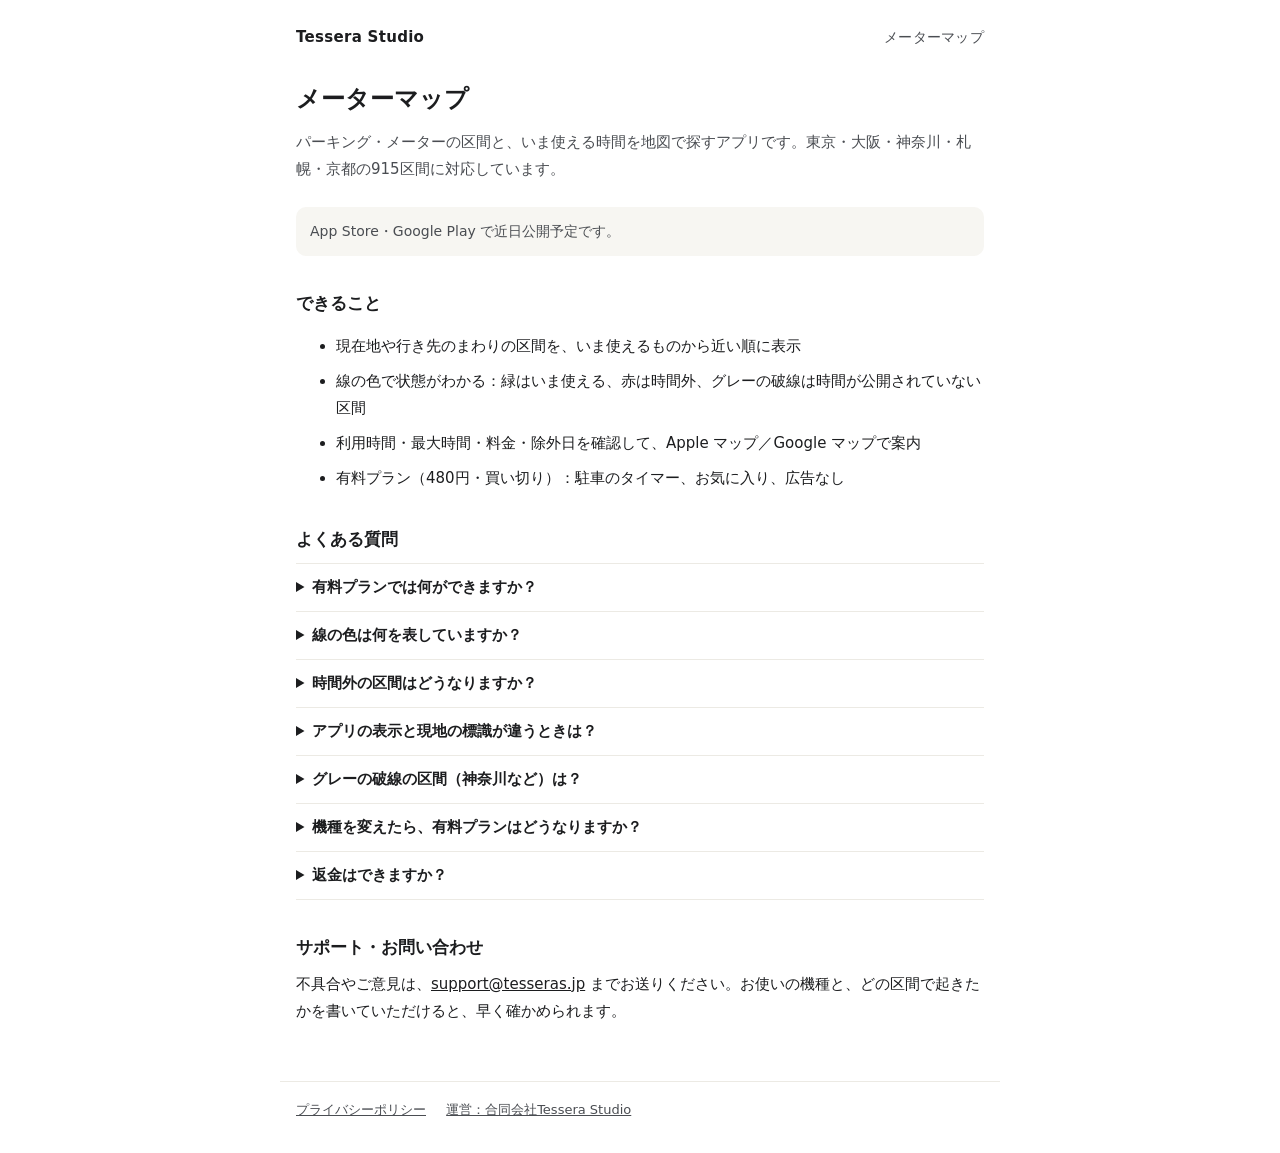
==== metermap/index.html @ e3284dd0 "最初の版 Co-Authored-By: Claude Opus 5.5 <noreply@anthropic.com> Claude-Session: https://claude.ai/code/" ====
<!doctype html>
<html lang="ja">
<head>
<meta charset="utf-8">
<meta name="viewport" content="width=device-width,initial-scale=1">
<title>メーターマップ | Tessera Studio</title>
<meta name="description" content="東京・大阪・神奈川・札幌・京都のパーキング・メーター／パーキング・チケットの区間と、いま使える時間を地図で探せるアプリです。">
<link rel="stylesheet" href="/style.css">
</head>
<body>
<header>
  <a href="/">Tessera Studio</a>
  <nav><a href="/metermap/">メーターマップ</a></nav>
</header>
<main>
  <h1>メーターマップ</h1>
  <p class="lead">パーキング・メーターの区間と、いま使える時間を地図で探すアプリです。東京・大阪・神奈川・札幌・京都の915区間に対応しています。</p>

  <p class="note">App Store・Google Play で近日公開予定です。</p>

  <h2>できること</h2>
  <ul>
    <li>現在地や行き先のまわりの区間を、いま使えるものから近い順に表示</li>
    <li>線の色で状態がわかる：緑はいま使える、赤は時間外、グレーの破線は時間が公開されていない区間</li>
    <li>利用時間・最大時間・料金・除外日を確認して、Apple マップ／Google マップで案内</li>
    <li>有料プラン（480円・買い切り）：駐車のタイマー、お気に入り、広告なし</li>
  </ul>

  <h2>よくある質問</h2>
  <details><summary>有料プランでは何ができますか？</summary><p>タイマーとお気に入りが使えるようになり、広告も出なくなります。480円の買い切りです。地図と時間の表示は、これまでどおり無料です。</p></details>
  <details><summary>線の色は何を表していますか？</summary><p>緑はいま使える区間、赤は時間外の区間、グレーの破線は時間が公開されていない区間です。黄色は選んでいる区間です。</p></details>
  <details><summary>時間外の区間はどうなりますか？</summary><p>時間外は、ほとんどの区間で駐車禁止です。必ず現地の標識・メーターの表示を確かめてください。</p></details>
  <details><summary>アプリの表示と現地の標識が違うときは？</summary><p>現地の標識・メーター・チケットの表示が優先です。工事や行事で使えない日もあります。</p></details>
  <details><summary>グレーの破線の区間（神奈川など）は？</summary><p>県警の公開情報に利用時間・曜日が載っていない区間です。時間は現地の標識で確かめてください。</p></details>
  <details><summary>機種を変えたら、有料プランはどうなりますか？</summary><p>同じ Apple ID でサインインし、アプリの「？」→「購入の復元」を押すと、有料プランに戻ります。追加の料金はかかりません。</p></details>
  <details><summary>返金はできますか？</summary><p>決済は Apple が行っているため、返金は Apple の手続き（<a href="https://reportaproblem.apple.com/" target="_blank" rel="noopener">reportaproblem.apple.com</a>）からお申し込みください。</p></details>

  <h2>サポート・お問い合わせ</h2>
  <p>不具合やご意見は、<a href="mailto:support@tesseras.jp?subject=%E3%83%A1%E3%83%BC%E3%82%BF%E3%83%BC%E3%83%9E%E3%83%83%E3%83%97%E3%81%AB%E3%81%A4%E3%81%84%E3%81%A6">support@tesseras.jp</a> までお送りください。お使いの機種と、どの区間で起きたかを書いていただけると、早く確かめられます。</p>
</main>
<footer>
  <a href="/metermap/privacy">プライバシーポリシー</a>
  <a href="/">運営：合同会社Tessera Studio</a>
</footer>
</body>
</html>
---- style.css ----
/* 合同会社Tessera Studio のサイト共通。色はアプリ（メーターマップ）の法定ページの下書きと同じ */
:root{--ink:#1C1D1F;--sub:#4A4D52;--line:#ECEAE4;--bg:#fff;--soft:#F7F6F2}
*{box-sizing:border-box}
body{margin:0;background:var(--bg);color:var(--ink);font:15px/1.8 "Zen Kaku Gothic New","Hiragino Sans","Hiragino Kaku Gothic ProN",system-ui,sans-serif;-webkit-text-size-adjust:100%}
header,main,footer{max-width:720px;margin:0 auto;padding-left:16px;padding-right:16px}
header{padding-top:24px;padding-bottom:8px;display:flex;justify-content:space-between;align-items:baseline;gap:12px;flex-wrap:wrap}
header a{color:var(--ink);text-decoration:none;font-weight:700;letter-spacing:.02em}
header nav a{font-weight:400;color:var(--sub);margin-left:16px;font-size:14px}
main{padding-top:24px;padding-bottom:48px}
h1{font-size:24px;line-height:1.4;margin:0 0 12px}
h2{font-size:17px;margin:32px 0 8px}
p,li{margin:0 0 8px}
a{color:var(--ink)}
.lead{color:var(--sub);margin-bottom:24px}
table{width:100%;border-collapse:collapse}
th,td{text-align:left;vertical-align:top;padding:12px 8px;border-top:1px solid var(--line)}
th{width:9em;color:var(--sub);font-weight:700}
.card{display:block;border:1px solid var(--line);border-radius:14px;padding:16px;margin:0 0 12px;text-decoration:none;box-shadow:0 1px 3px rgba(0,0,0,.04)}
.card b{display:block;font-size:16px}
.card span{color:var(--sub);font-size:14px}
details{border-top:1px solid var(--line);padding:10px 0}
details:last-of-type{border-bottom:1px solid var(--line)}
summary{cursor:pointer;font-weight:700}
details p{margin:8px 0 0;color:var(--sub)}
.note{background:var(--soft);border-radius:10px;padding:12px 14px;color:var(--sub);font-size:14px}
footer{padding-bottom:32px;color:var(--sub);font-size:13px;border-top:1px solid var(--line);padding-top:16px}
footer a{color:var(--sub);margin-right:16px}
@media (max-width:480px){th{width:7em}h1{font-size:21px}}
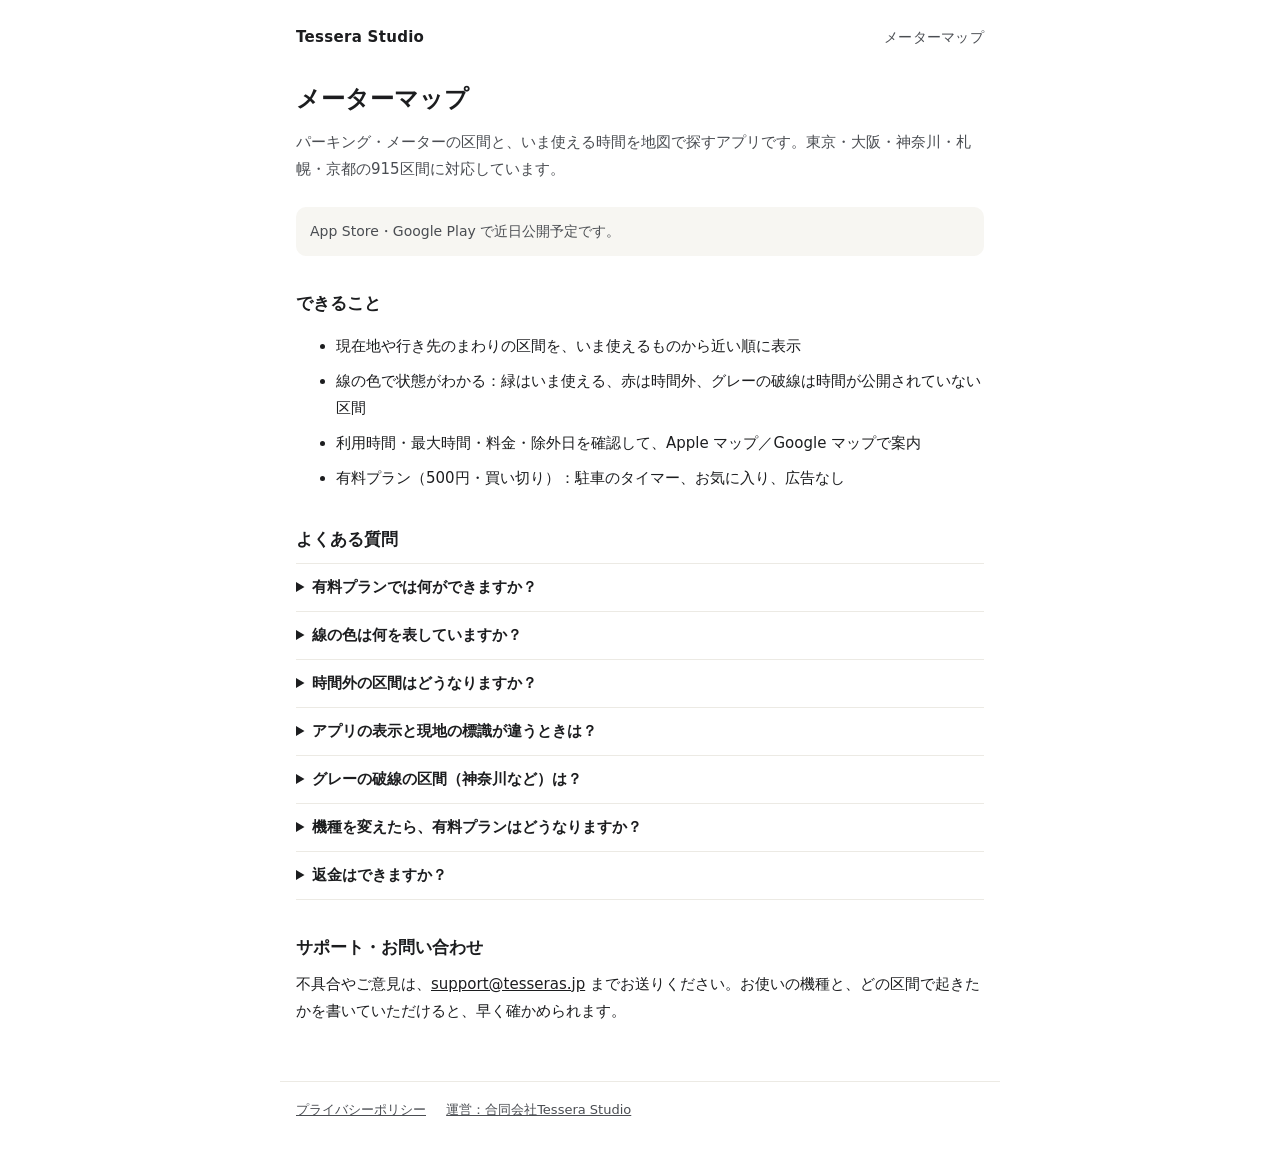
==== commit bdf2cabe: "メーターマップ：有料プランを500円に、プライバシーポリシーの空欄を埋める - metermap/index.html：有料プランの価格を 480円 → 500円（アプリ・App Store の商品と" ====
--- a/metermap/index.html
+++ b/metermap/index.html
@@ -23,11 +23,11 @@
     <li>現在地や行き先のまわりの区間を、いま使えるものから近い順に表示</li>
     <li>線の色で状態がわかる：緑はいま使える、赤は時間外、グレーの破線は時間が公開されていない区間</li>
     <li>利用時間・最大時間・料金・除外日を確認して、Apple マップ／Google マップで案内</li>
-    <li>有料プラン（480円・買い切り）：駐車のタイマー、お気に入り、広告なし</li>
+    <li>有料プラン（500円・買い切り）：駐車のタイマー、お気に入り、広告なし</li>
   </ul>
 
   <h2>よくある質問</h2>
-  <details><summary>有料プランでは何ができますか？</summary><p>タイマーとお気に入りが使えるようになり、広告も出なくなります。480円の買い切りです。地図と時間の表示は、これまでどおり無料です。</p></details>
+  <details><summary>有料プランでは何ができますか？</summary><p>タイマーとお気に入りが使えるようになり、広告も出なくなります。500円の買い切りです。地図と時間の表示は、これまでどおり無料です。</p></details>
   <details><summary>線の色は何を表していますか？</summary><p>緑はいま使える区間、赤は時間外の区間、グレーの破線は時間が公開されていない区間です。黄色は選んでいる区間です。</p></details>
   <details><summary>時間外の区間はどうなりますか？</summary><p>時間外は、ほとんどの区間で駐車禁止です。必ず現地の標識・メーターの表示を確かめてください。</p></details>
   <details><summary>アプリの表示と現地の標識が違うときは？</summary><p>現地の標識・メーター・チケットの表示が優先です。工事や行事で使えない日もあります。</p></details>
--- a/style.css
+++ b/style.css
@@ -25,4 +25,4 @@
 .note{background:var(--soft);border-radius:10px;padding:12px 14px;color:var(--sub);font-size:14px}
 footer{padding-bottom:32px;color:var(--sub);font-size:13px;border-top:1px solid var(--line);padding-top:16px}
 footer a{color:var(--sub);margin-right:16px}
-@media (max-width:480px){th{width:7em}h1{font-size:21px}}
+@media (max-width:480px){th{width:7.5em;padding-right:4px}h1{font-size:21px}}
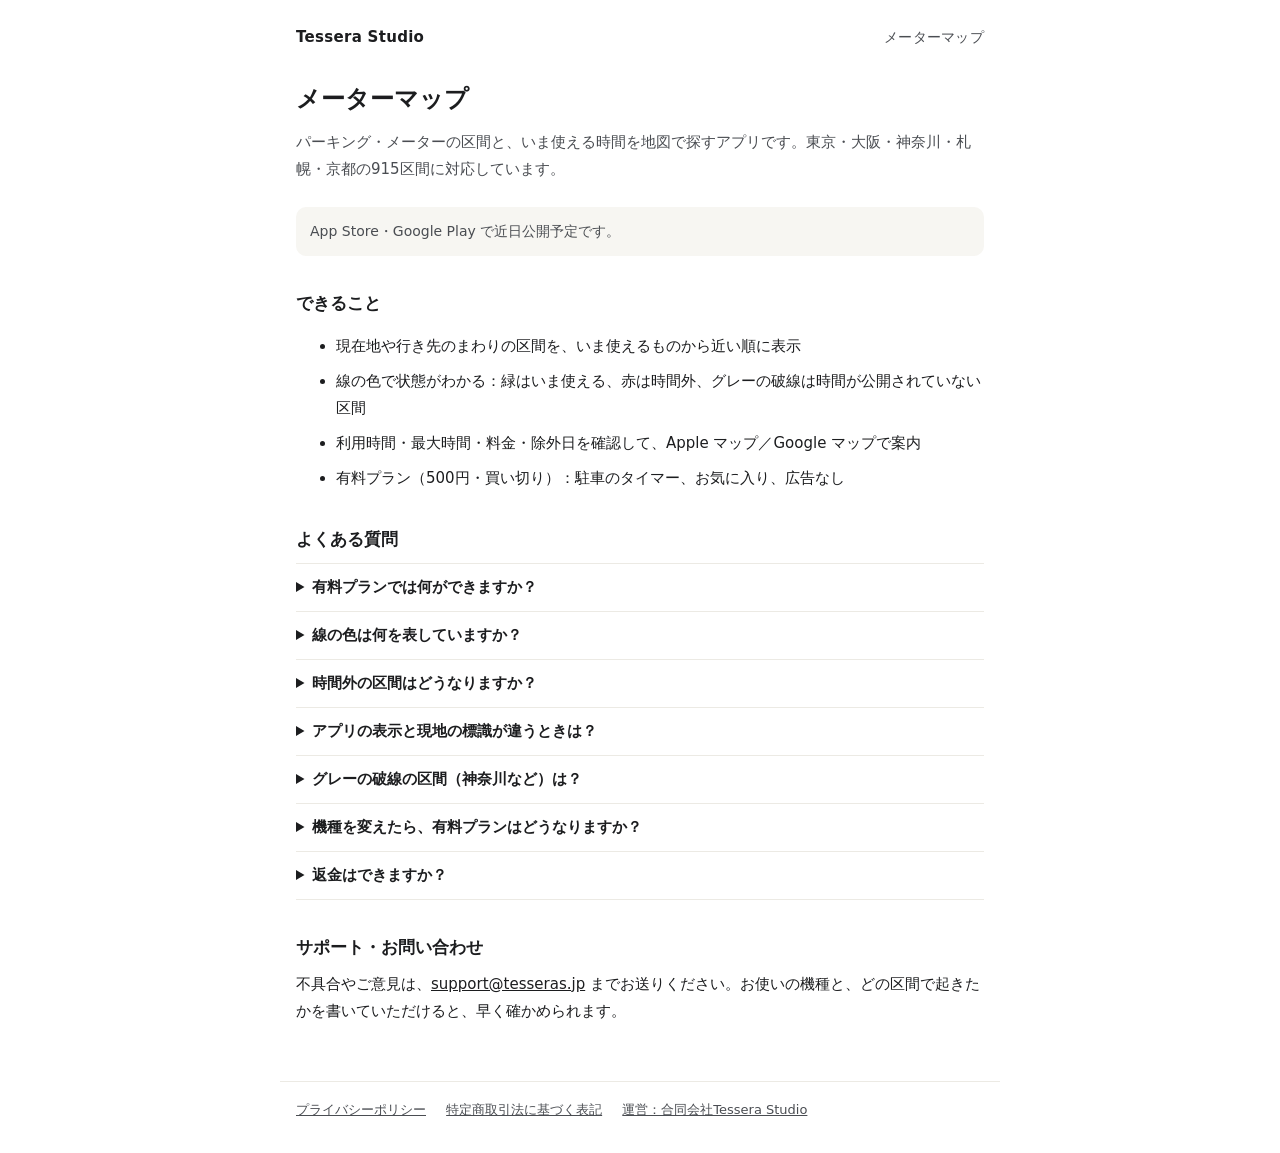
==== commit 1626b1b3: "特定商取引法に基づく表記のページを追加（/legal） - legal.html：メーターマップのプレミアム（買い切り 500円）の販売についての表記。   parking-meter-map の d" ====
--- a/metermap/index.html
+++ b/metermap/index.html
@@ -40,6 +40,7 @@
 </main>
 <footer>
   <a href="/metermap/privacy">プライバシーポリシー</a>
+  <a href="/legal">特定商取引法に基づく表記</a>
   <a href="/">運営：合同会社Tessera Studio</a>
 </footer>
 </body>
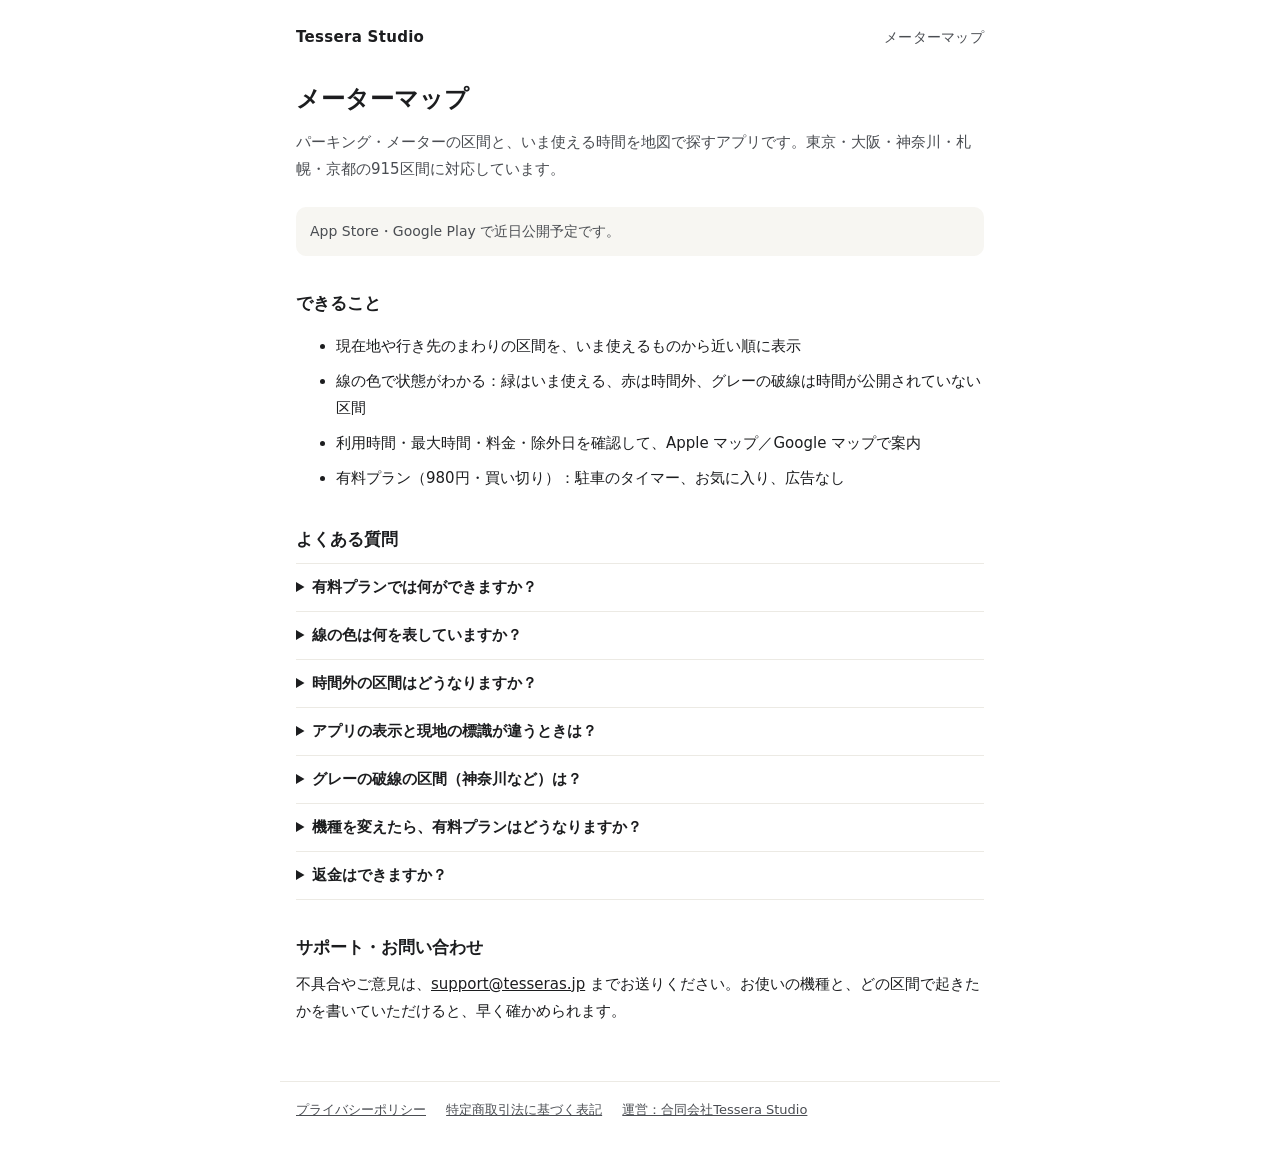
==== commit 5d1f3c4e: "メーターマップのプレミアムの価格を 980円 にする - 特定商取引法に基づく表記の販売価格と、メーターマップのページ（2か所）を 500円 → 980円 - 表記に改定日を書く  Co-Author" ====
--- a/metermap/index.html
+++ b/metermap/index.html
@@ -23,11 +23,11 @@
     <li>現在地や行き先のまわりの区間を、いま使えるものから近い順に表示</li>
     <li>線の色で状態がわかる：緑はいま使える、赤は時間外、グレーの破線は時間が公開されていない区間</li>
     <li>利用時間・最大時間・料金・除外日を確認して、Apple マップ／Google マップで案内</li>
-    <li>有料プラン（500円・買い切り）：駐車のタイマー、お気に入り、広告なし</li>
+    <li>有料プラン（980円・買い切り）：駐車のタイマー、お気に入り、広告なし</li>
   </ul>
 
   <h2>よくある質問</h2>
-  <details><summary>有料プランでは何ができますか？</summary><p>タイマーとお気に入りが使えるようになり、広告も出なくなります。500円の買い切りです。地図と時間の表示は、これまでどおり無料です。</p></details>
+  <details><summary>有料プランでは何ができますか？</summary><p>タイマーとお気に入りが使えるようになり、広告も出なくなります。980円の買い切りです。地図と時間の表示は、これまでどおり無料です。</p></details>
   <details><summary>線の色は何を表していますか？</summary><p>緑はいま使える区間、赤は時間外の区間、グレーの破線は時間が公開されていない区間です。黄色は選んでいる区間です。</p></details>
   <details><summary>時間外の区間はどうなりますか？</summary><p>時間外は、ほとんどの区間で駐車禁止です。必ず現地の標識・メーターの表示を確かめてください。</p></details>
   <details><summary>アプリの表示と現地の標識が違うときは？</summary><p>現地の標識・メーター・チケットの表示が優先です。工事や行事で使えない日もあります。</p></details>
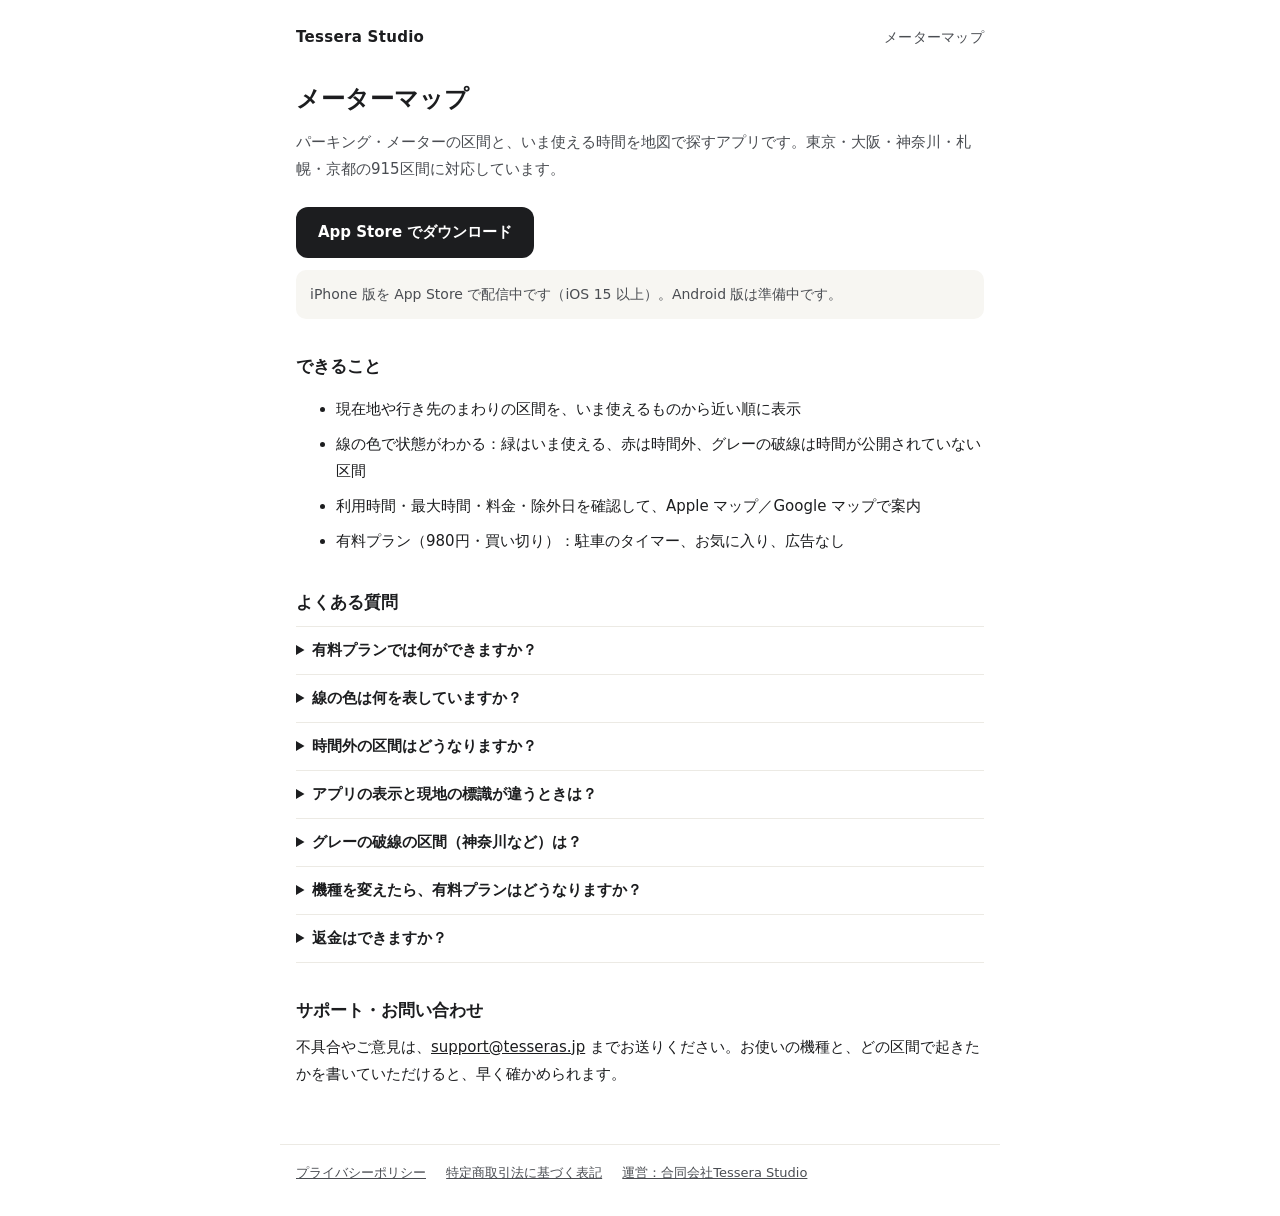
==== commit 9d1edcef: "メーターマップ：App Store で配信中にする - 「App Store・Google Play で近日公開予定です。」を、App Store へのリンク（ボタン）と「iPhone 版を配信中・A" ====
--- a/metermap/index.html
+++ b/metermap/index.html
@@ -5,6 +5,7 @@
 <meta name="viewport" content="width=device-width,initial-scale=1">
 <title>メーターマップ | Tessera Studio</title>
 <meta name="description" content="東京・大阪・神奈川・札幌・京都のパーキング・メーター／パーキング・チケットの区間と、いま使える時間を地図で探せるアプリです。">
+<meta name="apple-itunes-app" content="app-id=6824193037">
 <link rel="stylesheet" href="/style.css">
 </head>
 <body>
@@ -16,7 +17,8 @@
   <h1>メーターマップ</h1>
   <p class="lead">パーキング・メーターの区間と、いま使える時間を地図で探すアプリです。東京・大阪・神奈川・札幌・京都の915区間に対応しています。</p>
 
-  <p class="note">App Store・Google Play で近日公開予定です。</p>
+  <p><a class="store" href="https://apps.apple.com/jp/app/id6824193037">App Store でダウンロード</a></p>
+  <p class="note">iPhone 版を App Store で配信中です（iOS 15 以上）。Android 版は準備中です。</p>
 
   <h2>できること</h2>
   <ul>
--- a/style.css
+++ b/style.css
@@ -22,6 +22,8 @@
 details:last-of-type{border-bottom:1px solid var(--line)}
 summary{cursor:pointer;font-weight:700}
 details p{margin:8px 0 0;color:var(--sub)}
+.store{display:inline-block;background:var(--ink);color:#fff;text-decoration:none;font-weight:700;border-radius:12px;padding:12px 22px;margin:0 0 4px}
+.store:hover{opacity:.85}
 .note{background:var(--soft);border-radius:10px;padding:12px 14px;color:var(--sub);font-size:14px}
 footer{padding-bottom:32px;color:var(--sub);font-size:13px;border-top:1px solid var(--line);padding-top:16px}
 footer a{color:var(--sub);margin-right:16px}
